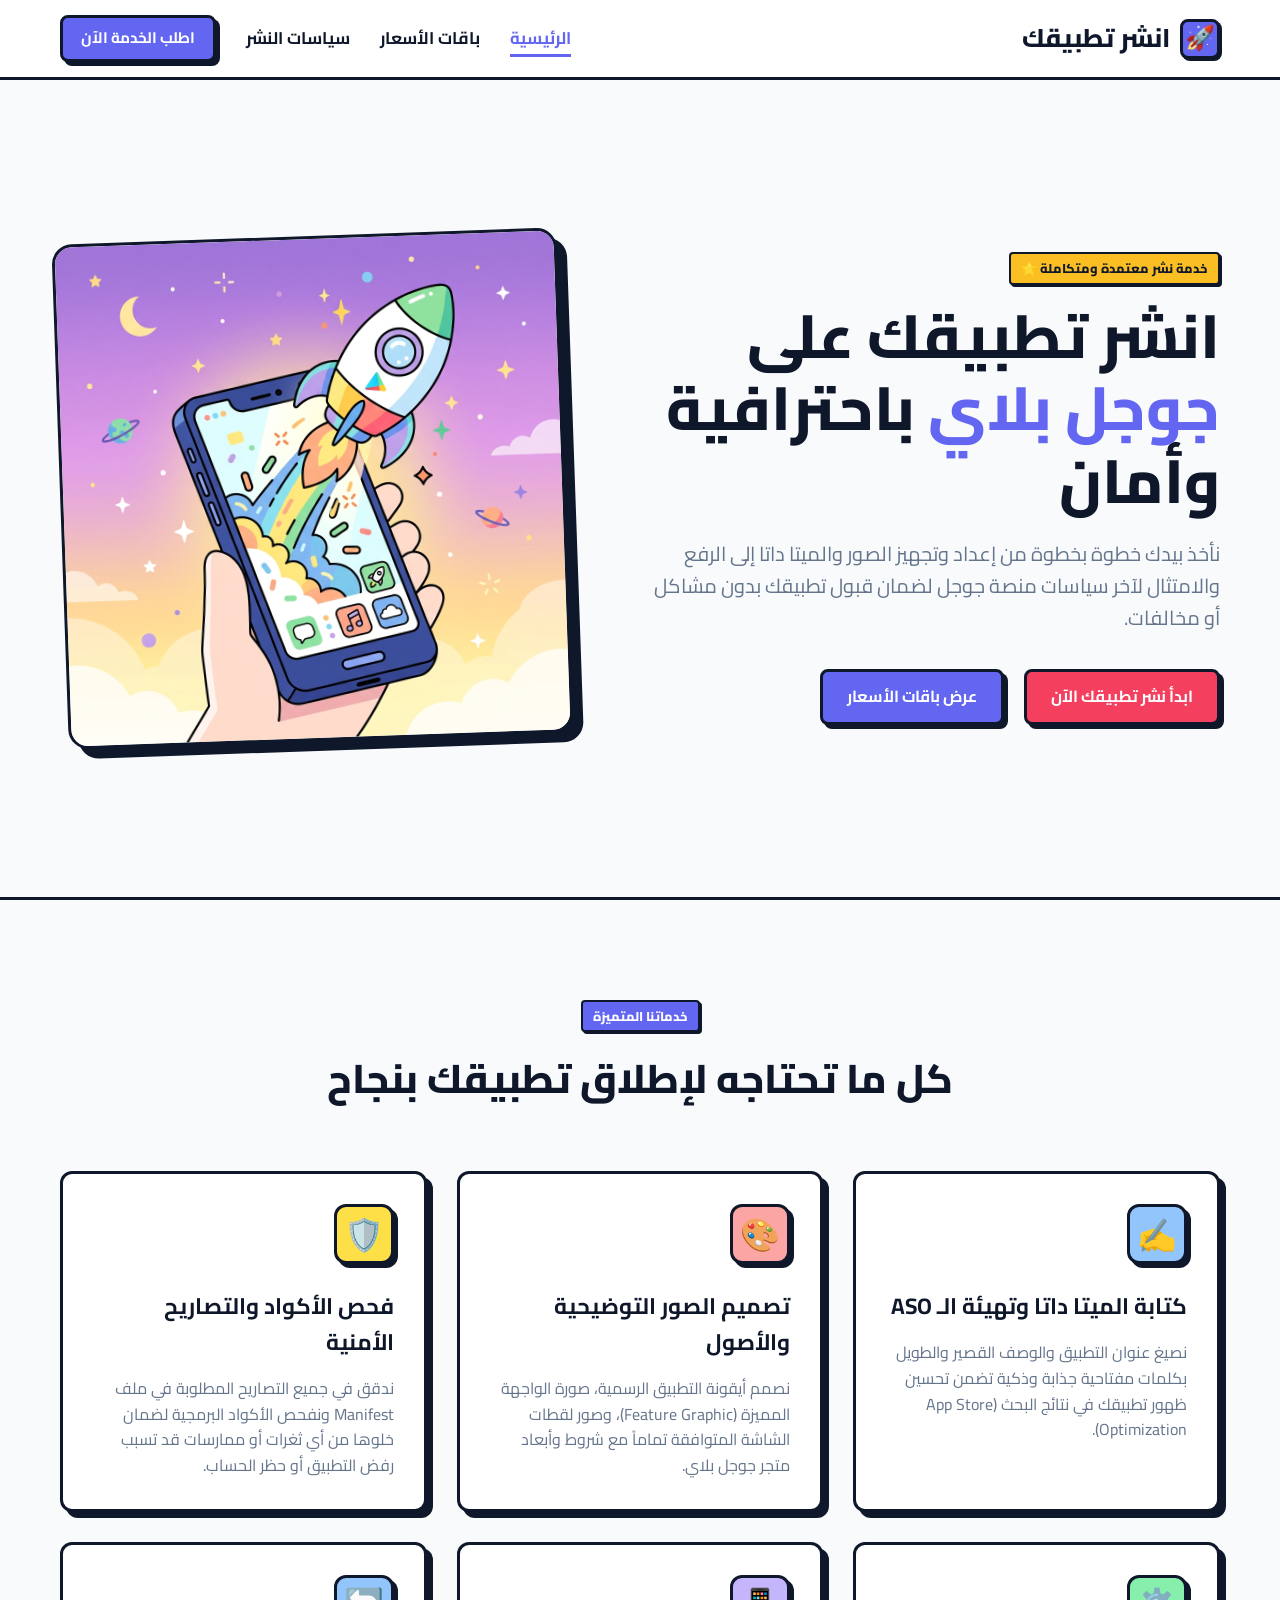
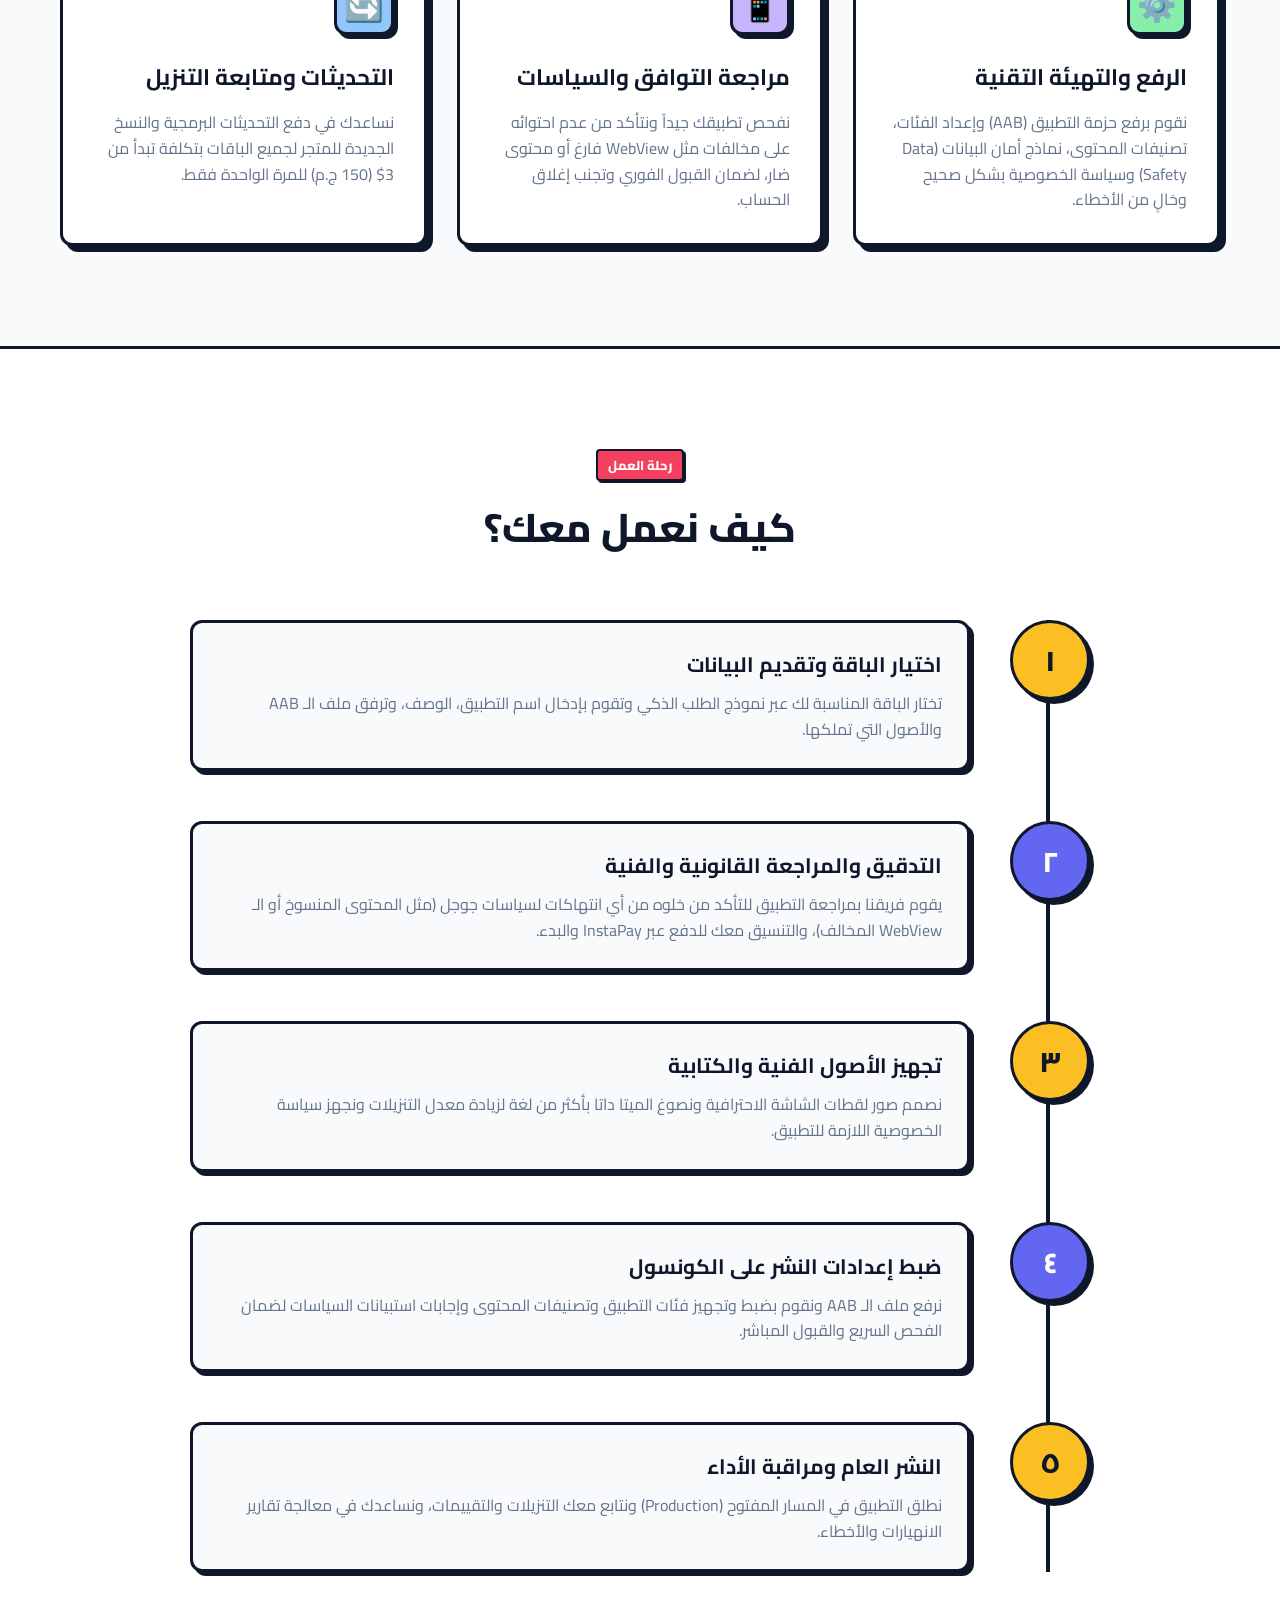
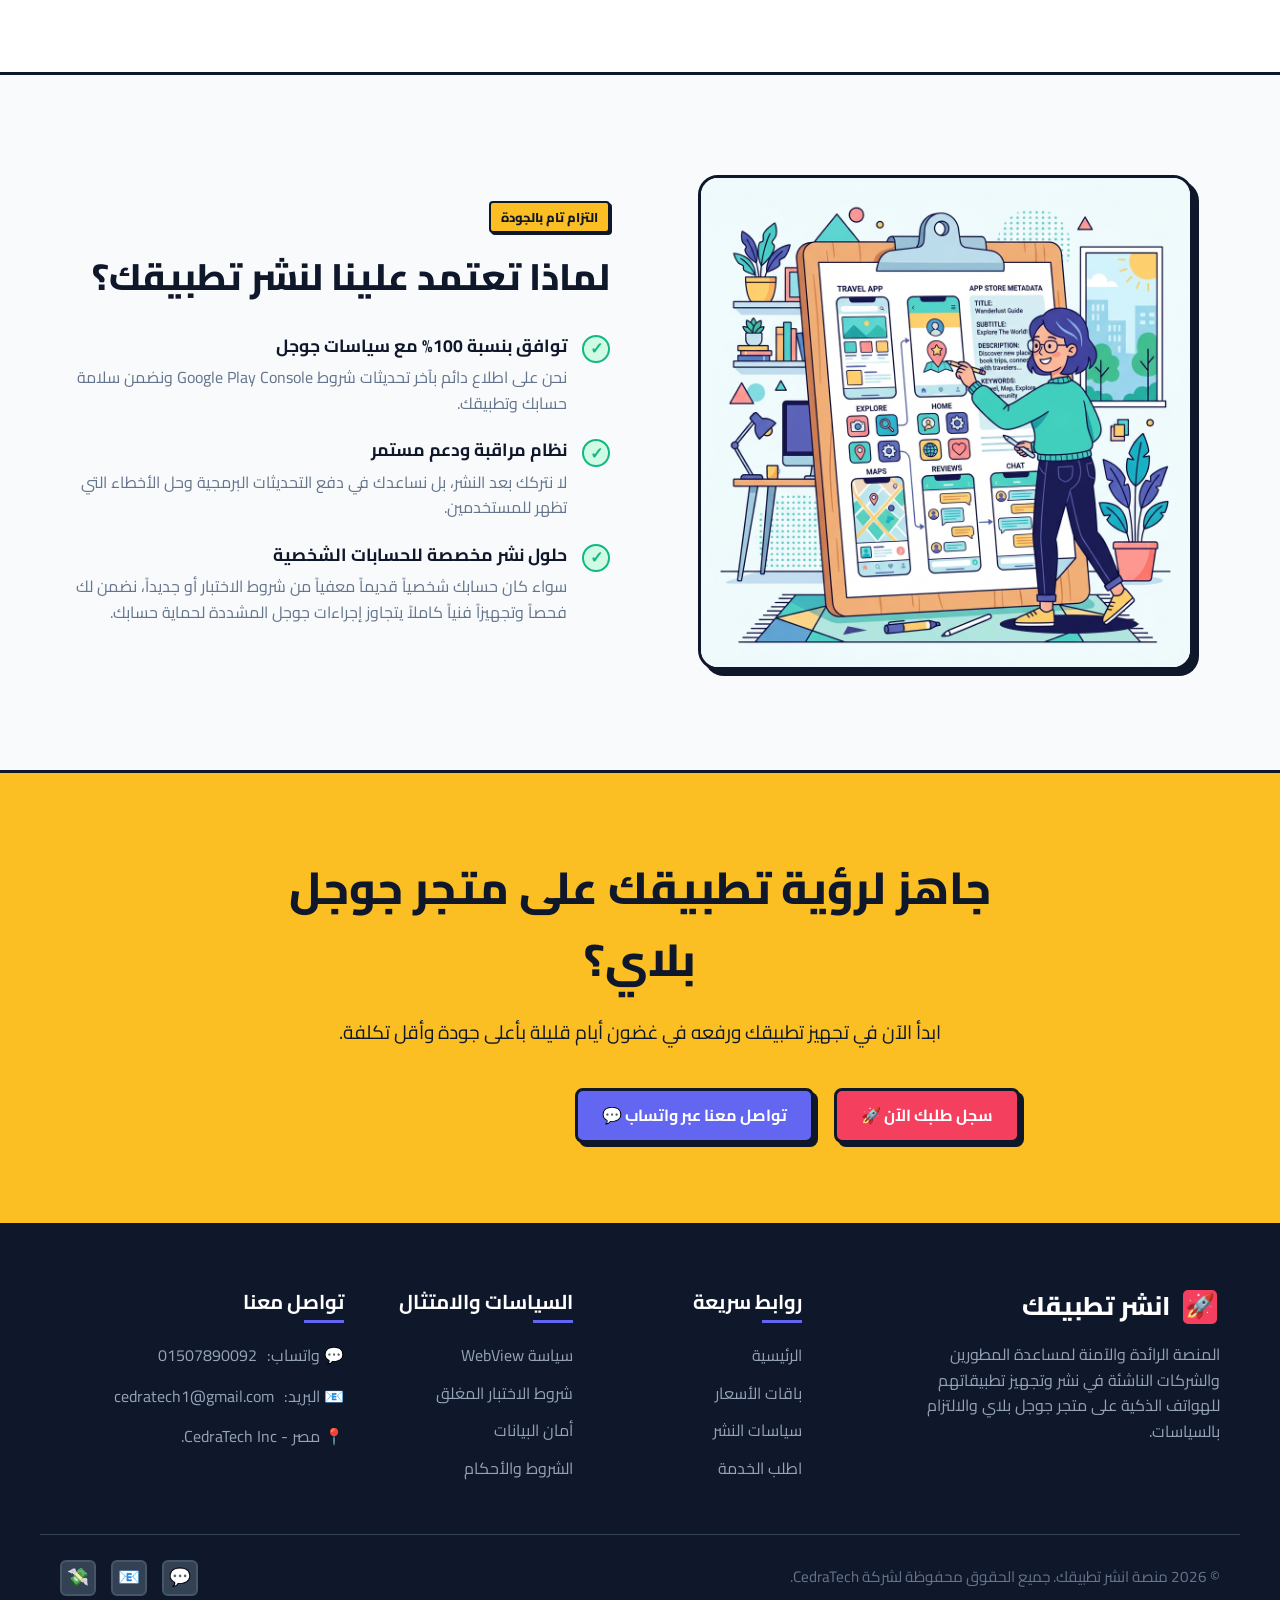
==== index.html @ 4e16a4d3 "add project" ====
<!DOCTYPE html>
<html lang="ar" dir="rtl">
<head>
  <meta charset="UTF-8">
  <meta name="viewport" content="width=device-width, initial-scale=1.0">
  <title>انشر تطبيقك | خدمة نشر التطبيقات على جوجل بلاي باحترافية</title>
  <meta name="description" content="انشر تطبيقك على متجر جوجل بلاي (Google Play Console) باحترافية كاملة. نقوم بإعداد الصور والميتا داتا والمراجعة الأمنية وفحص الامتثال لسياسات جوجل لضمان قبول التطبيق.">
  <link rel="stylesheet" href="css/style.css">
  <link rel="stylesheet" href="css/home.css">
</head>
<body>

  <!-- Navigation Header -->
  <header class="header">
    <div class="container header-container">
      <a href="index.html" class="logo">
        <div class="logo-icon">🚀</div>
        <span>انشر تطبيقك</span>
      </a>
      
      <button class="menu-toggle" id="menuToggle" aria-label="فتح القائمة">☰</button>
      
      <nav class="nav-menu" id="navMenu">
        <a href="index.html" class="nav-link">الرئيسية</a>
        <a href="pricing.html" class="nav-link">باقات الأسعار</a>
        <a href="policies.html" class="nav-link">سياسات النشر</a>
        <a href="order.html" class="btn btn-primary nav-btn">اطلب الخدمة الآن</a>
      </nav>
    </div>
  </header>

  <!-- Hero Section -->
  <section class="hero">
    <div class="container hero-grid">
      <div class="hero-content">
        <span class="badge badge-accent section-tag">خدمة نشر معتمدة ومتكاملة 🌟</span>
        <h1>انشر تطبيقك على <span>جوجل بلاي</span> باحترافية وأمان</h1>
        <p>
          نأخذ بيدك خطوة بخطوة من إعداد وتجهيز الصور والميتا داتا إلى الرفع والامتثال لآخر سياسات منصة جوجل لضمان قبول تطبيقك بدون مشاكل أو مخالفات.
        </p>
        <div class="hero-btns">
          <a href="order.html" class="btn btn-secondary">ابدأ نشر تطبيقك الآن</a>
          <a href="pricing.html" class="btn btn-primary">عرض باقات الأسعار</a>
        </div>
      </div>
      <div class="hero-image-container">
        <img src="assets/images/rocket_launch.png" alt="صاروخ ينطلق من هاتف ذكي" class="hero-image">
      </div>
    </div>
  </section>

  <!-- Service Features Grid -->
  <section class="section">
    <div class="container">
      <div class="section-header">
        <span class="badge badge-primary section-tag">خدماتنا المتميزة</span>
        <h2 class="section-title">كل ما تحتاجه لإطلاق تطبيقك بنجاح</h2>
      </div>
      
      <div class="services-grid">
        <!-- Feature 1 -->
        <div class="card service-card">
          <div class="service-icon icon-blue">✍️</div>
          <h3>كتابة الميتا داتا وتهيئة الـ ASO</h3>
          <p>نصيغ عنوان التطبيق والوصف القصير والطويل بكلمات مفتاحية جذابة وذكية تضمن تحسين ظهور تطبيقك في نتائج البحث (App Store Optimization).</p>
        </div>
        
        <!-- Feature 2 -->
        <div class="card service-card">
          <div class="service-icon icon-pink">🎨</div>
          <h3>تصميم الصور التوضيحية والأصول</h3>
          <p>نصمم أيقونة التطبيق الرسمية، صورة الواجهة المميزة (Feature Graphic)، وصور لقطات الشاشة المتوافقة تماماً مع شروط وأبعاد متجر جوجل بلاي.</p>
        </div>
        
        <!-- Feature 3 -->
        <div class="card service-card">
          <div class="service-icon icon-yellow">🛡️</div>
          <h3>فحص الأكواد والتصاريح الأمنية</h3>
          <p>ندقق في جميع التصاريح المطلوبة في ملف Manifest ونفحص الأكواد البرمجية لضمان خلوها من أي ثغرات أو ممارسات قد تسبب رفض التطبيق أو حظر الحساب.</p>
        </div>

        <!-- Feature 4 -->
        <div class="card service-card">
          <div class="service-icon icon-green">⚙️</div>
          <h3>الرفع والتهيئة التقنية</h3>
          <p>نقوم برفع حزمة التطبيق (AAB) وإعداد الفئات، تصنيفات المحتوى، نماذج أمان البيانات (Data Safety) وسياسة الخصوصية بشكل صحيح وخالٍ من الأخطاء.</p>
        </div>

        <!-- Feature 5 -->
        <div class="card service-card">
          <div class="service-icon icon-purple">📱</div>
          <h3>مراجعة التوافق والسياسات</h3>
          <p>نفحص تطبيقك جيداً ونتأكد من عدم احتوائه على مخالفات مثل WebView فارغ أو محتوى ضار، لضمان القبول الفوري وتجنب إغلاق الحساب.</p>
        </div>

        <!-- Feature 6 -->
        <div class="card service-card">
          <div class="service-icon icon-blue">🔄</div>
          <h3>التحديثات ومتابعة التنزيل</h3>
          <p>نساعدك في دفع التحديثات البرمجية والنسخ الجديدة للمتجر لجميع الباقات بتكلفة تبدأ من 3$ (150 ج.م) للمرة الواحدة فقط.</p>
        </div>
      </div>
    </div>
  </section>

  <!-- Step-by-Step Flow Illustration -->
  <section class="section bg-light">
    <div class="container">
      <div class="section-header">
        <span class="badge badge-secondary section-tag">رحلة العمل</span>
        <h2 class="section-title">كيف نعمل معك؟</h2>
      </div>

      <div class="steps-container">
        <!-- Step 1 -->
        <div class="step-item">
          <div class="step-number">١</div>
          <div class="step-content">
            <h3>اختيار الباقة وتقديم البيانات</h3>
            <p>تختار الباقة المناسبة لك عبر نموذج الطلب الذكي وتقوم بإدخال اسم التطبيق، الوصف، وترفق ملف الـ AAB والأصول التي تملكها.</p>
          </div>
        </div>

        <!-- Step 2 -->
        <div class="step-item">
          <div class="step-number">٢</div>
          <div class="step-content">
            <h3>التدقيق والمراجعة القانونية والفنية</h3>
            <p>يقوم فريقنا بمراجعة التطبيق للتأكد من خلوه من أي انتهاكات لسياسات جوجل (مثل المحتوى المنسوخ أو الـ WebView المخالف)، والتنسيق معك للدفع عبر InstaPay والبدء.</p>
          </div>
        </div>

        <!-- Step 3 -->
        <div class="step-item">
          <div class="step-number">٣</div>
          <div class="step-content">
            <h3>تجهيز الأصول الفنية والكتابية</h3>
            <p>نصمم صور لقطات الشاشة الاحترافية ونصوغ الميتا داتا بأكثر من لغة لزيادة معدل التنزيلات ونجهز سياسة الخصوصية اللازمة للتطبيق.</p>
          </div>
        </div>

        <!-- Step 4 -->
        <div class="step-item">
          <div class="step-number">٤</div>
          <div class="step-content">
            <h3>ضبط إعدادات النشر على الكونسول</h3>
            <p>نرفع ملف الـ AAB ونقوم بضبط وتجهيز فئات التطبيق وتصنيفات المحتوى وإجابات استبيانات السياسات لضمان الفحص السريع والقبول المباشر.</p>
          </div>
        </div>

        <!-- Step 5 -->
        <div class="step-item">
          <div class="step-number">٥</div>
          <div class="step-content">
            <h3>النشر العام ومراقبة الأداء</h3>
            <p>نطلق التطبيق في المسار المفتوح (Production) ونتابع معك التنزيلات والتقييمات، ونساعدك في معالجة تقارير الانهيارات والأخطاء.</p>
          </div>
        </div>
      </div>
    </div>
  </section>

  <!-- Details Check / Info section -->
  <section class="info-section">
    <div class="container info-grid">
      <div class="info-illustration-container">
        <img src="assets/images/app_prep.png" alt="فريق عمل يجهز أصول التطبيق" class="info-illustration">
      </div>
      <div class="info-content">
        <span class="badge badge-accent section-tag">التزام تام بالجودة</span>
        <h2>لماذا تعتمد علينا لنشر تطبيقك؟</h2>
        <ul class="info-list">
          <li>
            <div class="info-list-icon">✓</div>
            <div class="info-list-text">
              <h4>توافق بنسبة 100% مع سياسات جوجل</h4>
              <p>نحن على اطلاع دائم بآخر تحديثات شروط Google Play Console ونضمن سلامة حسابك وتطبيقك.</p>
            </div>
          </li>
          <li>
            <div class="info-list-icon">✓</div>
            <div class="info-list-text">
              <h4>نظام مراقبة ودعم مستمر</h4>
              <p>لا نتركك بعد النشر، بل نساعدك في دفع التحديثات البرمجية وحل الأخطاء التي تظهر للمستخدمين.</p>
            </div>
          </li>
          <li>
            <div class="info-list-icon">✓</div>
            <div class="info-list-text">
              <h4>حلول نشر مخصصة للحسابات الشخصية</h4>
              <p>سواء كان حسابك شخصياً قديماً معفياً من شروط الاختبار أو جديداً، نضمن لك فحصاً وتجهيزاً فنياً كاملاً يتجاوز إجراءات جوجل المشددة لحماية حسابك.</p>
            </div>
          </li>
        </ul>
      </div>
    </div>
  </section>

  <!-- CTA Section -->
  <section class="cta-section">
    <div class="container cta-container">
      <h2>جاهز لرؤية تطبيقك على متجر جوجل بلاي؟</h2>
      <p>ابدأ الآن في تجهيز تطبيقك ورفعه في غضون أيام قليلة بأعلى جودة وأقل تكلفة.</p>
      <div class="hero-btns">
        <a href="order.html" class="btn btn-secondary">سجل طلبك الآن 🚀</a>
        <a href="https://wa.me/201507890092" target="_blank" class="btn btn-primary">تواصل معنا عبر واتساب 💬</a>
      </div>
    </div>
  </section>

  <!-- Footer -->
  <footer class="footer">
    <div class="container footer-grid">
      <div class="footer-col footer-about">
        <a href="index.html" class="logo" style="color: white; margin-bottom: 15px;">
          <div class="logo-icon" style="background-color: var(--secondary);">🚀</div>
          <span>انشر تطبيقك</span>
        </a>
        <p>المنصة الرائدة والآمنة لمساعدة المطورين والشركات الناشئة في نشر وتجهيز تطبيقاتهم للهواتف الذكية على متجر جوجل بلاي والالتزام بالسياسات.</p>
      </div>
      
      <div class="footer-col">
        <h3>روابط سريعة</h3>
        <ul class="footer-links">
          <li><a href="index.html">الرئيسية</a></li>
          <li><a href="pricing.html">باقات الأسعار</a></li>
          <li><a href="policies.html">سياسات النشر</a></li>
          <li><a href="order.html">اطلب الخدمة</a></li>
        </ul>
      </div>

      <div class="footer-col">
        <h3>السياسات والامتثال</h3>
        <ul class="footer-links">
          <li><a href="policies.html#webview-policy">سياسة WebView</a></li>
          <li><a href="policies.html#testing-policy">شروط الاختبار المغلق</a></li>
          <li><a href="policies.html#data-safety">أمان البيانات</a></li>
          <li><a href="policies.html#terms">الشروط والأحكام</a></li>
        </ul>
      </div>

      <div class="footer-col">
        <h3>تواصل معنا</h3>
        <ul class="footer-contact">
          <li>💬 واتساب: <a href="https://wa.me/201507890092" target="_blank">01507890092</a></li>
          <li>📧 البريد: <a href="mailto:cedratech1@gmail.com">cedratech1@gmail.com</a></li>
          <li>📍 مصر - CedraTech Inc.</li>
        </ul>
      </div>
    </div>
    
    <div class="container footer-bottom">
      <p>© 2026 منصة انشر تطبيقك. جميع الحقوق محفوظة لشركة CedraTech.</p>
      <div class="social-links">
        <a href="https://wa.me/201507890092" class="social-btn" target="_blank">💬</a>
        <a href="mailto:cedratech1@gmail.com" class="social-btn">📧</a>
        <a href="https://ipn.eg/S/eng_amir/instapay/2ERpU3" class="social-btn" target="_blank" title="دفع عبر انستا باي">💸</a>
      </div>
    </div>
  </footer>

  <script src="js/main.js"></script>
</body>
</html>
---- css/style.css ----
@import url('https://fonts.googleapis.com/css2?family=Cairo:wght@300;400;600;700;800&display=swap');

:root {
  --primary: #6366f1;
  --primary-hover: #4f46e5;
  --secondary: #f43f5e;
  --secondary-hover: #e11d48;
  --accent-yellow: #fbbf24;
  --accent-green: #10b981;
  --accent-green-hover: #059669;
  --bg-color: #f8fafc;
  --card-bg: #ffffff;
  --text-dark: #0f172a;
  --text-light: #64748b;
  --border-width: 3px;
  --border-color: #0f172a;
  --border-main: var(--border-width) solid var(--border-color);
  --shadow-flat: 6px 6px 0px var(--border-color);
  --shadow-flat-sm: 4px 4px 0px var(--border-color);
  --shadow-flat-lg: 10px 10px 0px var(--border-color);
  --shadow-hover: 2px 2px 0px var(--border-color);
  --transition-fast: 0.15s ease-in-out;
  --transition-normal: 0.25s cubic-bezier(0.4, 0, 0.2, 1);
  --font-family: 'Cairo', sans-serif;
  --header-height: 80px;
}

* {
  margin: 0;
  padding: 0;
  box-sizing: border-box;
}

body {
  font-family: var(--font-family);
  background-color: var(--bg-color);
  color: var(--text-dark);
  line-height: 1.6;
  direction: rtl;
  text-align: right;
  overflow-x: hidden;
}

/* Common Layout Elements */
.container {
  width: 100%;
  max-width: 1200px;
  margin: 0 auto;
  padding: 0 20px;
}

a {
  text-decoration: none;
  color: inherit;
}

button, input, select, textarea {
  font-family: inherit;
}

/* Flat / Neo-brutalist UI Components */
.btn {
  display: inline-flex;
  align-items: center;
  justify-content: center;
  padding: 12px 24px;
  font-weight: 700;
  font-size: 1rem;
  border: var(--border-main);
  border-radius: 8px;
  cursor: pointer;
  background-color: var(--card-bg);
  box-shadow: var(--shadow-flat-sm);
  transition: transform var(--transition-fast), box-shadow var(--transition-fast), background-color var(--transition-fast);
  gap: 8px;
}

.btn:active {
  transform: translate(2px, 2px);
  box-shadow: var(--shadow-hover);
}

.btn-primary {
  background-color: var(--primary);
  color: #ffffff;
}

.btn-primary:hover {
  background-color: var(--primary-hover);
}

.btn-secondary {
  background-color: var(--secondary);
  color: #ffffff;
}

.btn-secondary:hover {
  background-color: var(--secondary-hover);
}

.btn-accent {
  background-color: var(--accent-yellow);
  color: var(--text-dark);
}

.btn-accent:hover {
  background-color: #f59e0b;
}

.btn-success {
  background-color: var(--accent-green);
  color: #ffffff;
}

.btn-success:hover {
  background-color: var(--accent-green-hover);
}

.card {
  background-color: var(--card-bg);
  border: var(--border-main);
  border-radius: 12px;
  box-shadow: var(--shadow-flat);
  padding: 30px;
  transition: transform var(--transition-fast), box-shadow var(--transition-fast);
}

.card:hover {
  transform: translate(-2px, -2px);
  box-shadow: var(--shadow-flat-lg);
}

/* Header Styling */
.header {
  height: var(--header-height);
  border-bottom: var(--border-main);
  background-color: var(--card-bg);
  position: sticky;
  top: 0;
  z-index: 100;
  display: flex;
  align-items: center;
}

.header-container {
  display: flex;
  justify-content: space-between;
  align-items: center;
  width: 100%;
}

.logo {
  display: flex;
  align-items: center;
  gap: 10px;
  font-weight: 800;
  font-size: 1.6rem;
  color: var(--text-dark);
}

.logo-icon {
  width: 40px;
  height: 40px;
  background-color: var(--primary);
  border: var(--border-main);
  border-radius: 8px;
  display: flex;
  align-items: center;
  justify-content: center;
  color: #ffffff;
  font-size: 1.5rem;
  box-shadow: 2px 2px 0px var(--border-color);
}

.nav-menu {
  display: flex;
  list-style: none;
  align-items: center;
  gap: 30px;
}

.nav-link {
  font-weight: 700;
  font-size: 1.05rem;
  position: relative;
  padding: 5px 0;
  transition: color var(--transition-fast);
}

.nav-link:hover {
  color: var(--primary);
}

.nav-link::after {
  content: '';
  position: absolute;
  bottom: 0;
  right: 0;
  width: 0;
  height: 3px;
  background-color: var(--primary);
  transition: width var(--transition-fast);
}

.nav-link:hover::after {
  width: 100%;
}

.nav-link.active {
  color: var(--primary);
}

.nav-link.active::after {
  width: 100%;
}

.nav-btn {
  padding: 8px 18px;
  font-size: 0.95rem;
}

.menu-toggle {
  display: none;
  background: none;
  border: none;
  font-size: 1.8rem;
  cursor: pointer;
  color: var(--text-dark);
}

/* Footer Styling */
.footer {
  background-color: var(--text-dark);
  color: #ffffff;
  padding: 60px 0 30px;
  border-top: var(--border-main);
}

.footer-grid {
  display: grid;
  grid-template-columns: 2fr 1fr 1fr 1.5fr;
  gap: 40px;
  margin-bottom: 40px;
}

.footer-col h3 {
  font-size: 1.25rem;
  font-weight: 700;
  margin-bottom: 20px;
  position: relative;
  display: inline-block;
  padding-bottom: 5px;
}

.footer-col h3::after {
  content: '';
  position: absolute;
  bottom: 0;
  right: 0;
  width: 40px;
  height: 3px;
  background-color: var(--primary);
}

.footer-about p {
  color: #94a3b8;
  margin-top: 15px;
  max-width: 320px;
}

.footer-links {
  list-style: none;
}

.footer-links li {
  margin-bottom: 12px;
}

.footer-links a {
  color: #94a3b8;
  transition: color var(--transition-fast), padding-right var(--transition-fast);
  display: inline-block;
}

.footer-links a:hover {
  color: var(--primary);
  padding-right: 5px;
}

.footer-contact li {
  display: flex;
  align-items: center;
  gap: 10px;
  color: #94a3b8;
  margin-bottom: 15px;
}

.footer-contact a {
  color: #94a3b8;
  transition: color var(--transition-fast);
}

.footer-contact a:hover {
  color: var(--primary);
}

.footer-bottom {
  border-top: 1px solid #334155;
  padding-top: 25px;
  display: flex;
  justify-content: space-between;
  align-items: center;
  flex-wrap: wrap;
  gap: 20px;
}

.footer-bottom p {
  color: #64748b;
  font-size: 0.95rem;
}

.social-links {
  display: flex;
  gap: 15px;
}

.social-btn {
  width: 36px;
  height: 36px;
  border-radius: 6px;
  background-color: #334155;
  border: 2px solid #475569;
  display: flex;
  align-items: center;
  justify-content: center;
  color: #ffffff;
  font-size: 1.1rem;
  transition: background-color var(--transition-fast), border-color var(--transition-fast), transform var(--transition-fast);
}

.social-btn:hover {
  background-color: var(--primary);
  border-color: var(--border-color);
  transform: translateY(-3px);
}

/* Badge Flat styling */
.badge {
  display: inline-block;
  padding: 4px 10px;
  font-size: 0.8rem;
  font-weight: 800;
  border: 2px solid var(--border-color);
  border-radius: 4px;
  box-shadow: 2px 2px 0px var(--border-color);
}

.badge-primary { background-color: var(--primary); color: white; }
.badge-secondary { background-color: var(--secondary); color: white; }
.badge-accent { background-color: var(--accent-yellow); color: var(--text-dark); }
.badge-success { background-color: var(--accent-green); color: white; }

/* Responsive adjustments */
@media (max-width: 992px) {
  .footer-grid {
    grid-template-columns: 1fr 1fr;
  }
}

@media (max-width: 768px) {
  :root {
    --header-height: 70px;
  }
  .menu-toggle {
    display: block;
  }
  .nav-menu {
    position: fixed;
    top: var(--header-height);
    right: -280px;
    left: auto;
    width: 250px;
    height: calc(100vh - var(--header-height));
    background-color: var(--card-bg);
    border-left: var(--border-main);
    border-right: none;
    flex-direction: column;
    align-items: flex-start;
    padding: 40px 20px;
    gap: 25px;
    transition: right var(--transition-normal);
    box-shadow: -5px 0 15px rgba(0,0,0,0.1);
  }
  .nav-menu.active {
    right: 0;
    left: auto;
  }
  .footer-
---- css/home.css ----
/* Home Page Styles */

/* Hero Section */
.hero {
  padding: 80px 0;
  display: flex;
  align-items: center;
  min-height: calc(100vh - var(--header-height));
  position: relative;
  overflow: hidden;
  background-color: var(--bg-color);
  border-bottom: var(--border-main);
}

.hero-grid {
  display: grid;
  grid-template-columns: 1.2fr 1fr;
  gap: 50px;
  align-items: center;
}

.hero-content h1 {
  font-size: 3.8rem;
  font-weight: 800;
  line-height: 1.2;
  color: var(--text-dark);
  margin-bottom: 20px;
}

.hero-content h1 span {
  color: var(--primary);
  position: relative;
  display: inline-block;
}

.hero-content h1 span::after {
  content: '';
  position: absolute;
  bottom: 8px;
  right: 0;
  width: 100%;
  height: 12px;
  background-color: var(--accent-yellow);
  z-index: -1;
}

.hero-content p {
  font-size: 1.25rem;
  color: var(--text-light);
  margin-bottom: 35px;
  max-width: 580px;
}

.hero-btns {
  display: flex;
  gap: 20px;
  flex-wrap: wrap;
}

.hero-image-container {
  display: flex;
  justify-content: center;
  align-items: center;
  position: relative;
}

.hero-image {
  max-width: 100%;
  height: auto;
  border: var(--border-main);
  border-radius: 20px;
  box-shadow: var(--shadow-flat-lg);
  transform: rotate(-2deg);
  transition: transform var(--transition-normal);
  background-color: #ffffff;
}

.hero-image:hover {
  transform: rotate(0deg) scale(1.02);
}

/* Services / Features Section */
.section {
  padding: 100px 0;
  border-bottom: var(--border-main);
}

.section-header {
  text-align: center;
  margin-bottom: 60px;
}

.section-tag {
  margin-bottom: 15px;
}

.section-title {
  font-size: 2.5rem;
  font-weight: 800;
  color: var(--text-dark);
}

.services-grid {
  display: grid;
  grid-template-columns: repeat(3, 1fr);
  gap: 30px;
}

.service-card {
  display: flex;
  flex-direction: column;
  height: 100%;
}

.service-icon {
  width: 60px;
  height: 60px;
  border: var(--border-main);
  border-radius: 12px;
  display: flex;
  align-items: center;
  justify-content: center;
  font-size: 2rem;
  margin-bottom: 25px;
  box-shadow: var(--shadow-flat-sm);
}

.icon-blue { background-color: #93c5fd; }
.icon-pink { background-color: #fca5a5; }
.icon-yellow { background-color: #fde047; }
.icon-green { background-color: #86efac; }
.icon-purple { background-color: #c4b5fd; }

.service-card h3 {
  font-size: 1.4rem;
  font-weight: 700;
  margin-bottom: 15px;
}

.service-card p {
  color: var(--text-light);
  font-size: 1rem;
  flex-grow: 1;
}

/* Steps Pipeline Section */
.bg-light {
  background-color: #ffffff;
}

.steps-container {
  max-width: 900px;
  margin: 0 auto;
  position: relative;
}

.steps-container::before {
  content: '';
  position: absolute;
  top: 0;
  bottom: 0;
  right: 40px;
  width: 4px;
  background-color: var(--border-color);
  z-index: 1;
}

.step-item {
  display: flex;
  gap: 40px;
  margin-bottom: 50px;
  position: relative;
  z-index: 2;
}

.step-item:last-child {
  margin-bottom: 0;
}

.step-number {
  width: 80px;
  height: 80px;
  border: var(--border-main);
  border-radius: 50%;
  background-color: var(--accent-yellow);
  display: flex;
  align-items: center;
  justify-content: center;
  font-size: 1.8rem;
  font-weight: 800;
  box-shadow: var(--shadow-flat-sm);
  flex-shrink: 0;
}

.step-item:nth-child(even) .step-number {
  background-color: var(--primary);
  color: #ffffff;
}

.step-content {
  background-color: var(--bg-color);
  border: var(--border-main);
  border-radius: 12px;
  padding: 25px;
  box-shadow: var(--shadow-flat-sm);
  width: 100%;
}

.step-content h3 {
  font-size: 1.3rem;
  font-weight: 700;
  margin-bottom: 10px;
}

.step-content p {
  color: var(--text-light);
}

/* Info Section (Split Layout) */
.info-section {
  padding: 100px 0;
  border-bottom: var(--border-main);
}

.info-grid {
  display: grid;
  grid-template-columns: 1fr 1fr;
  gap: 60px;
  align-items: center;
}

.info-illustration-container {
  display: flex;
  justify-content: center;
}

.info-illustration {
  max-width: 90%;
  height: auto;
  border: var(--border-main);
  border-radius: 20px;
  box-shadow: var(--shadow-flat);
  background-color: #ffffff;
}

.info-content h2 {
  font-size: 2.3rem;
  font-weight: 800;
  margin-bottom: 25px;
}

.info-list {
  list-style: none;
}

.info-list li {
  display: flex;
  align-items: flex-start;
  gap: 15px;
  margin-bottom: 20px;
}

.info-list-icon {
  width: 28px;
  height: 28px;
  border-radius: 50%;
  background-color: #d1fae5;
  border: 2px solid var(--accent-green);
  color: var(--accent-green);
  display: flex;
  align-items: center;
  justify-content: center;
  font-weight: 800;
  flex-shrink: 0;
  margin-top: 3px;
}

.info-list-text h4 {
  font-size: 1.1rem;
  font-weight: 700;
  margin-bottom: 5px;
}

.info-list-text p {
  color: var(--text-light);
}

/* Call to Action */
.cta-section {
  padding: 80px 0;
  background-color: var(--accent-yellow);
  text-align: center;
  position: relative;
  overflow: hidden;
}

.cta-container {
  max-width: 800px;
  margin: 0 auto;
}

.cta-section h2 {
  font-size: 2.8rem;
  font-weight: 800;
  margin-bottom: 20px;
}

.cta-section p {
  font-size: 1.2rem;
  color: var(--text-dark);
  margin-bottom: 40px;
}

/* Animations & Micro-interactions */
@keyframes float {
  0% { transform: translateY(0px) rotate(-2deg); }
  50% { transform: translateY(-10px) rotate(-1deg); }
  100% { transform: translateY(0px) rotate(-2deg); }
}

.hero-image {
  animation: float 5s ease-in-out infinite;
}

/* Responsive adjustments */
@media (max-width: 992px) {
  .hero-grid {
    grid-template-columns: 1fr;
    text-align: center;
  }
  .hero-content p {
    margin-left: auto;
    margin-right: auto;
  }
  .hero-btns {
    justify-content: center;
  }
  .services-grid {
    grid-template-columns: 1fr 1fr;
  }
  .info-grid {
    grid-template-columns: 1fr;
  }
  .info-illustration-container {
    order: -1;
  }
}

@media (max-width: 768px) {
  .hero-content h1 {
    font-size: 2.6rem;
  }
  .services-grid {
    grid-template-columns: 1fr;
  }
  .steps-container::before {
    right: 25px;
  }
  .step-number {
    width: 50px;
    height: 50px;
    font-size: 1.3rem;
  }
  .step-item {
    gap: 20px;
  }
}
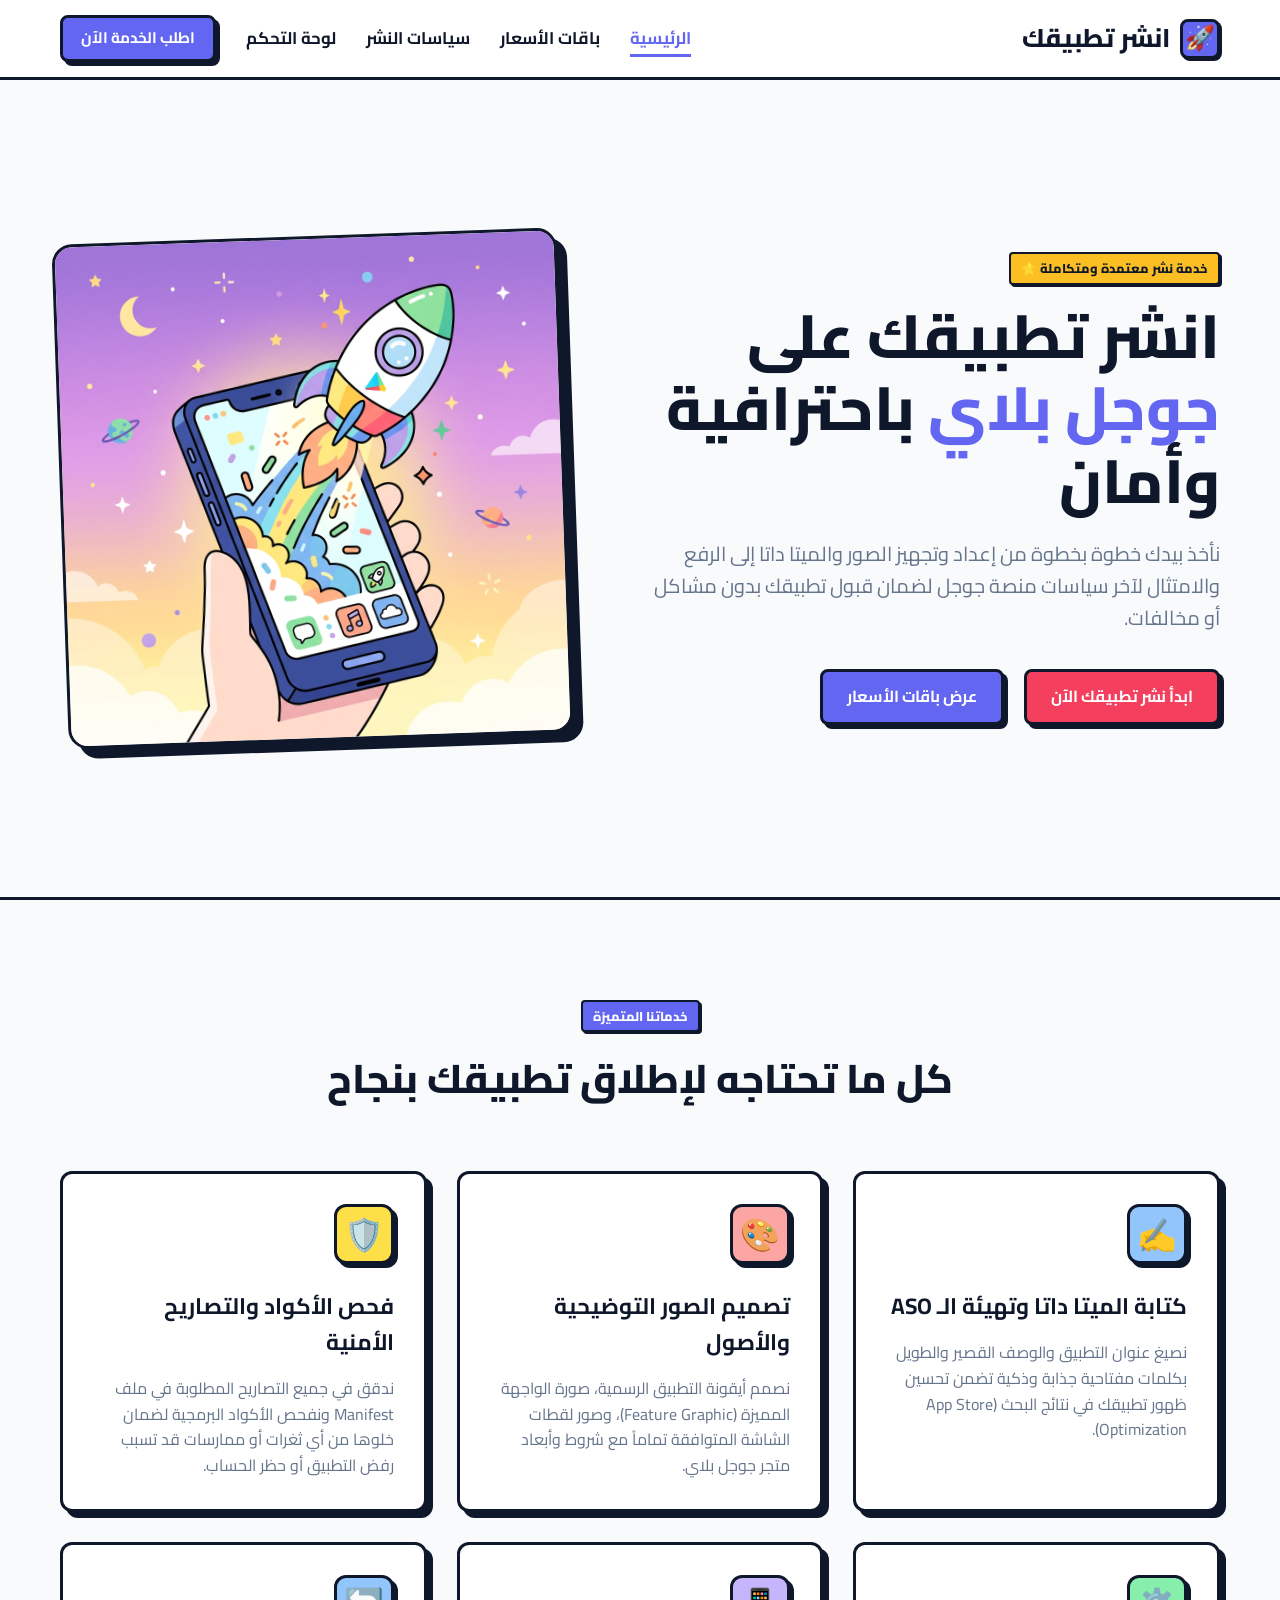
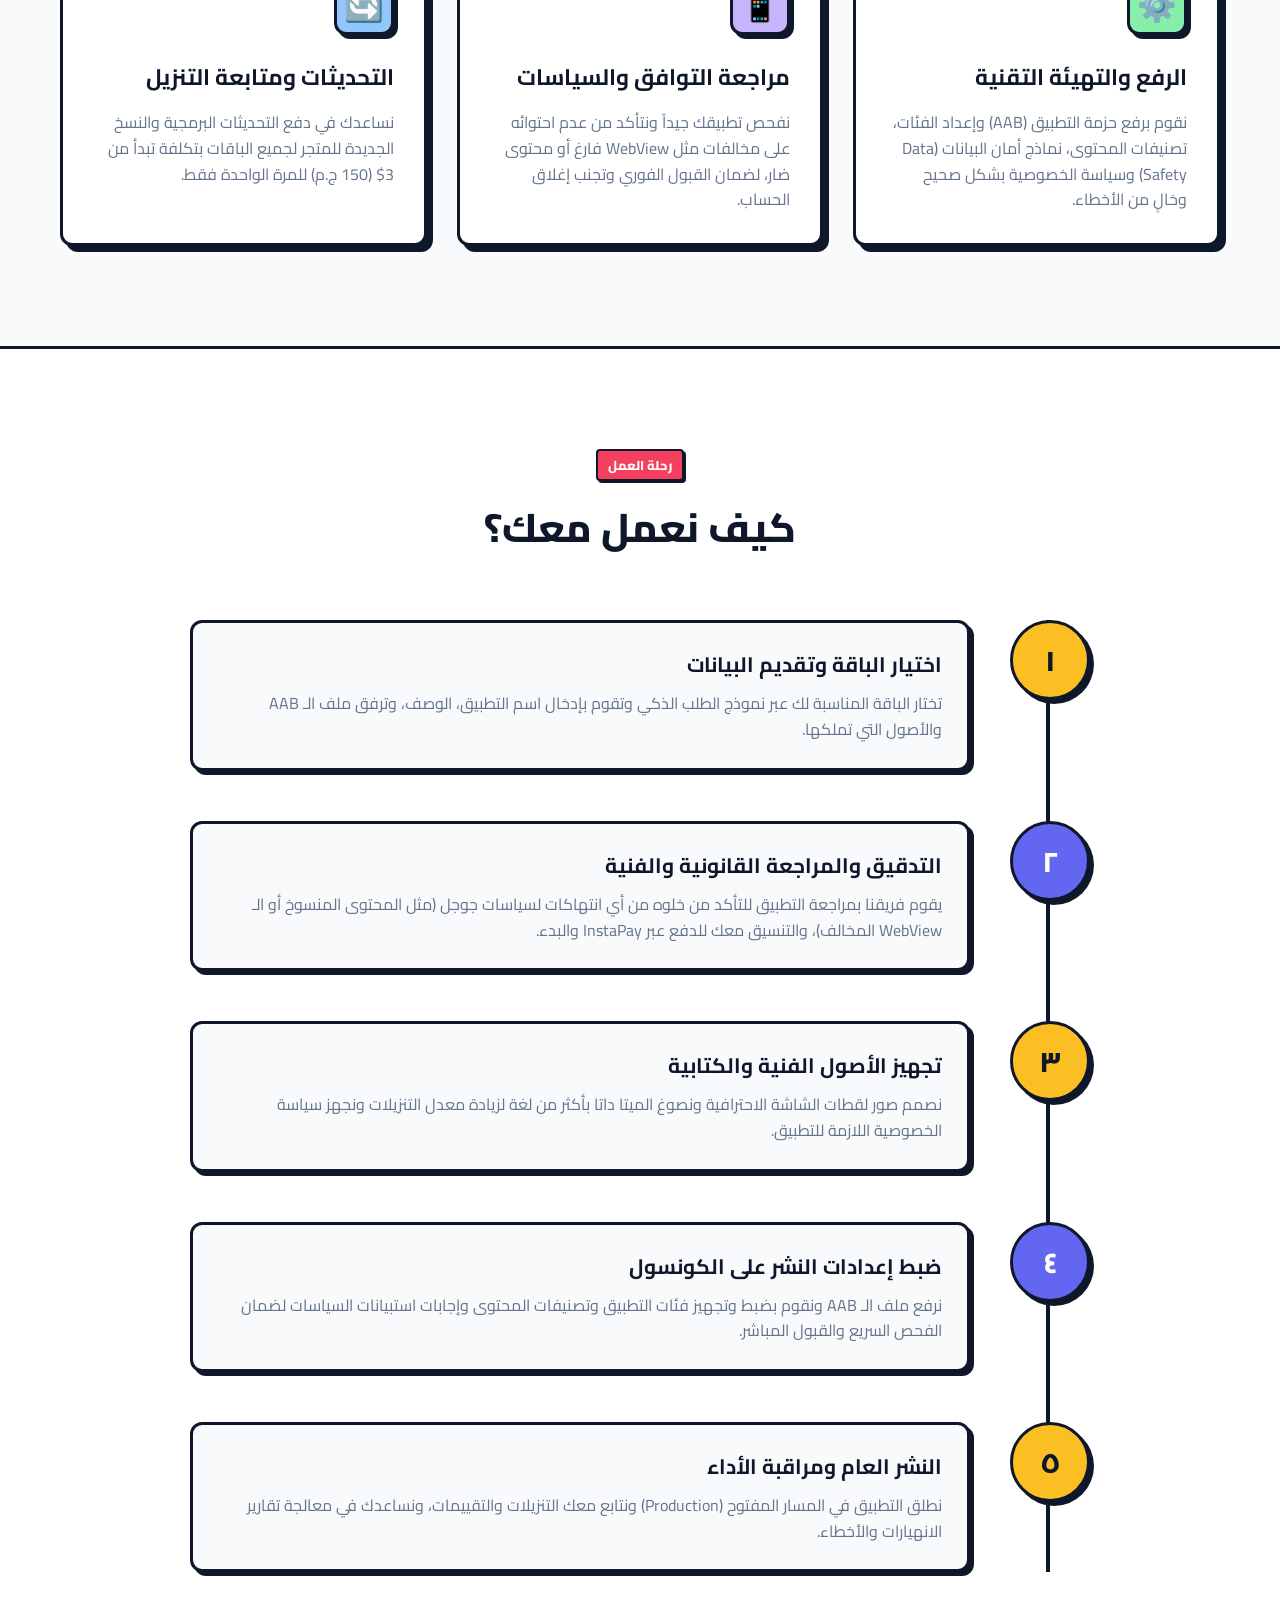
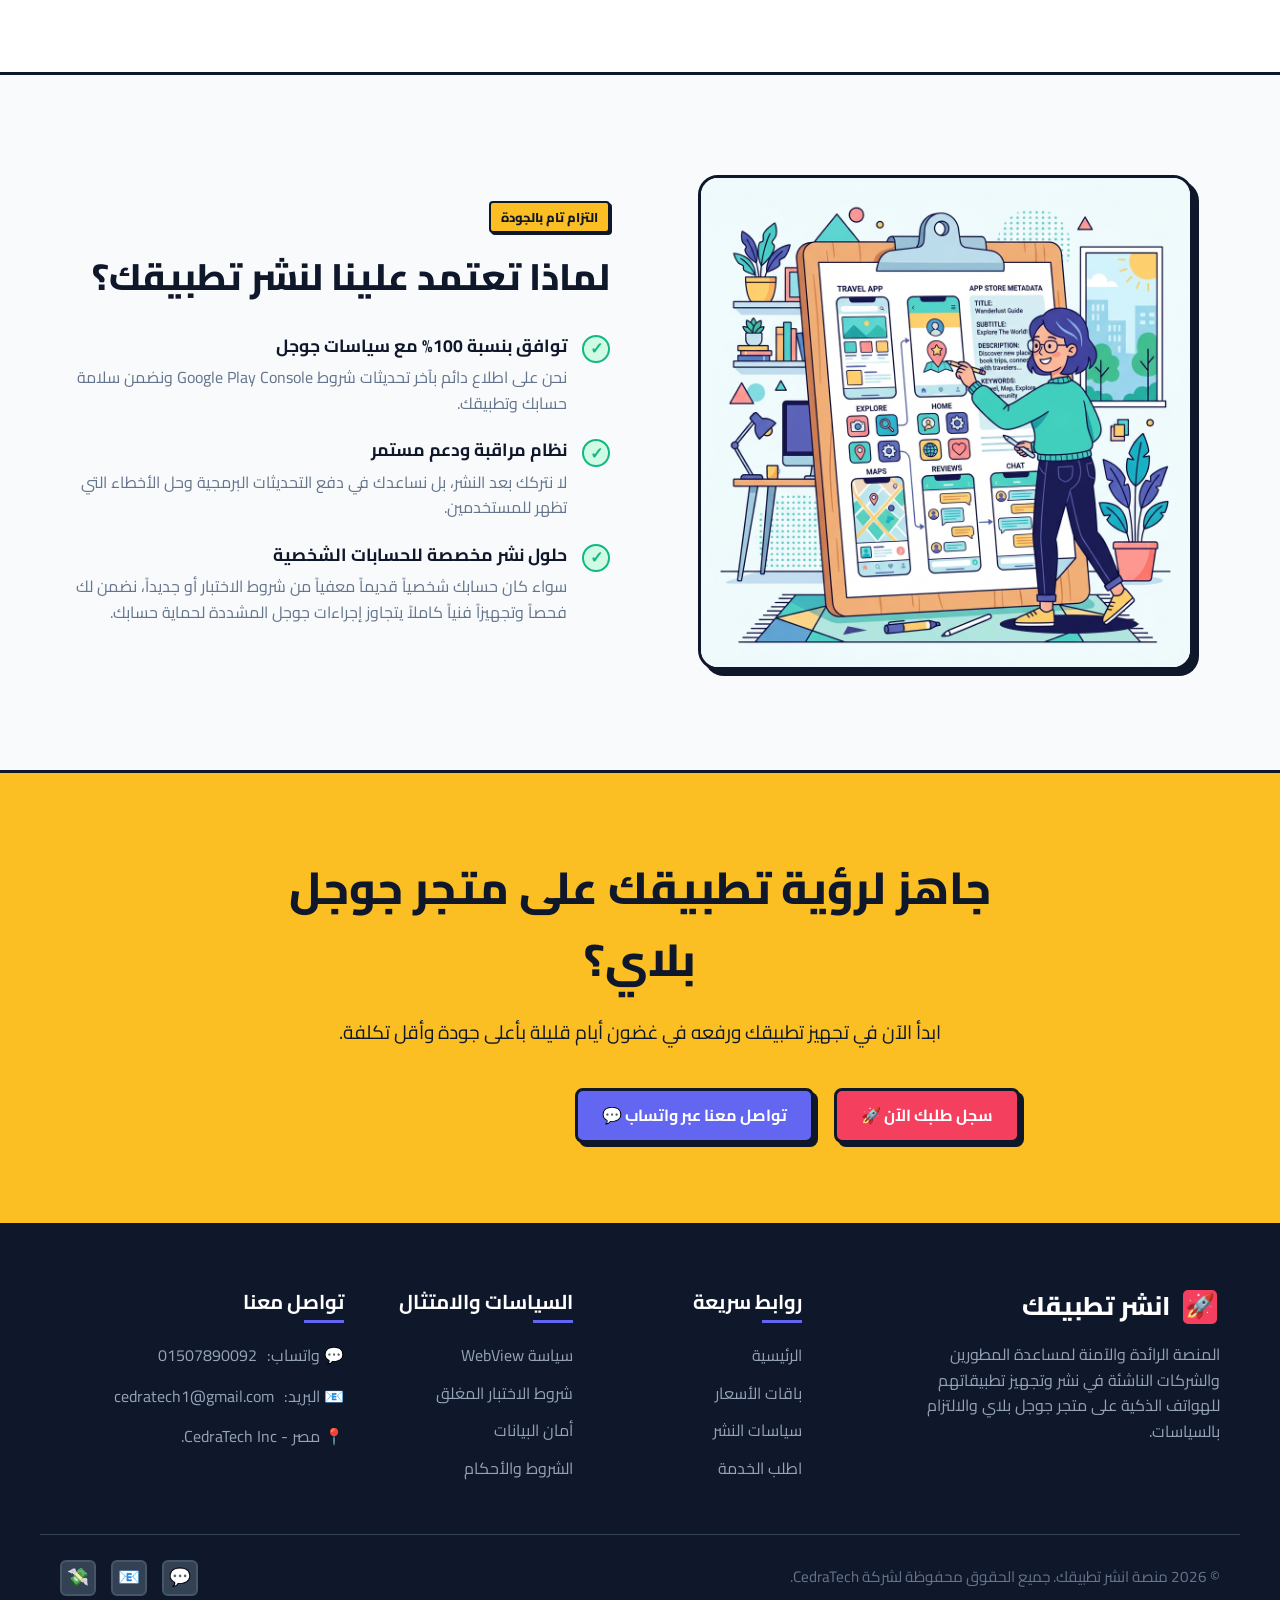
==== commit 14942a2a: "add dasshboard" ====
--- a/index.html
+++ b/index.html
@@ -24,8 +24,10 @@
         <a href="index.html" class="nav-link">الرئيسية</a>
         <a href="pricing.html" class="nav-link">باقات الأسعار</a>
         <a href="policies.html" class="nav-link">سياسات النشر</a>
+        <a href="dashboard.html" class="nav-link">لوحة التحكم</a>
         <a href="order.html" class="btn btn-primary nav-btn">اطلب الخدمة الآن</a>
       </nav>
+
     </div>
   </header>
 
--- a/css/style.css
+++ b/css/style.css
@@ -395,4 +395,54 @@
     right: 0;
     left: auto;
   }
-  .footer-+  .footer-grid {
+    grid-template-columns: 1fr;
+    gap: 30px;
+  }
+}
+
+/* Warning Block (Shared) */
+.warning-block {
+  background-color: #ffe4e6;
+  border: 3px solid var(--secondary);
+  border-radius: 12px;
+  padding: 30px;
+  margin-bottom: 50px;
+  box-shadow: var(--shadow-flat-sm);
+  position: relative;
+}
+
+.warning-block h3 {
+  color: var(--secondary-hover);
+  font-size: 1.4rem;
+  font-weight: 800;
+  margin-bottom: 15px;
+  display: flex;
+  align-items: center;
+  gap: 10px;
+}
+
+.warning-block p {
+  color: var(--text-dark);
+  font-size: 1rem;
+  line-height: 1.7;
+}
+
+.warning-list {
+  list-style: none;
+  margin-top: 15px;
+}
+
+.warning-list li {
+  display: flex;
+  align-items: flex-start;
+  gap: 10px;
+  margin-bottom: 10px;
+  font-weight: 700;
+  font-size: 0.95rem;
+}
+
+.warning-list li::before {
+  content: '⚠️';
+}
+
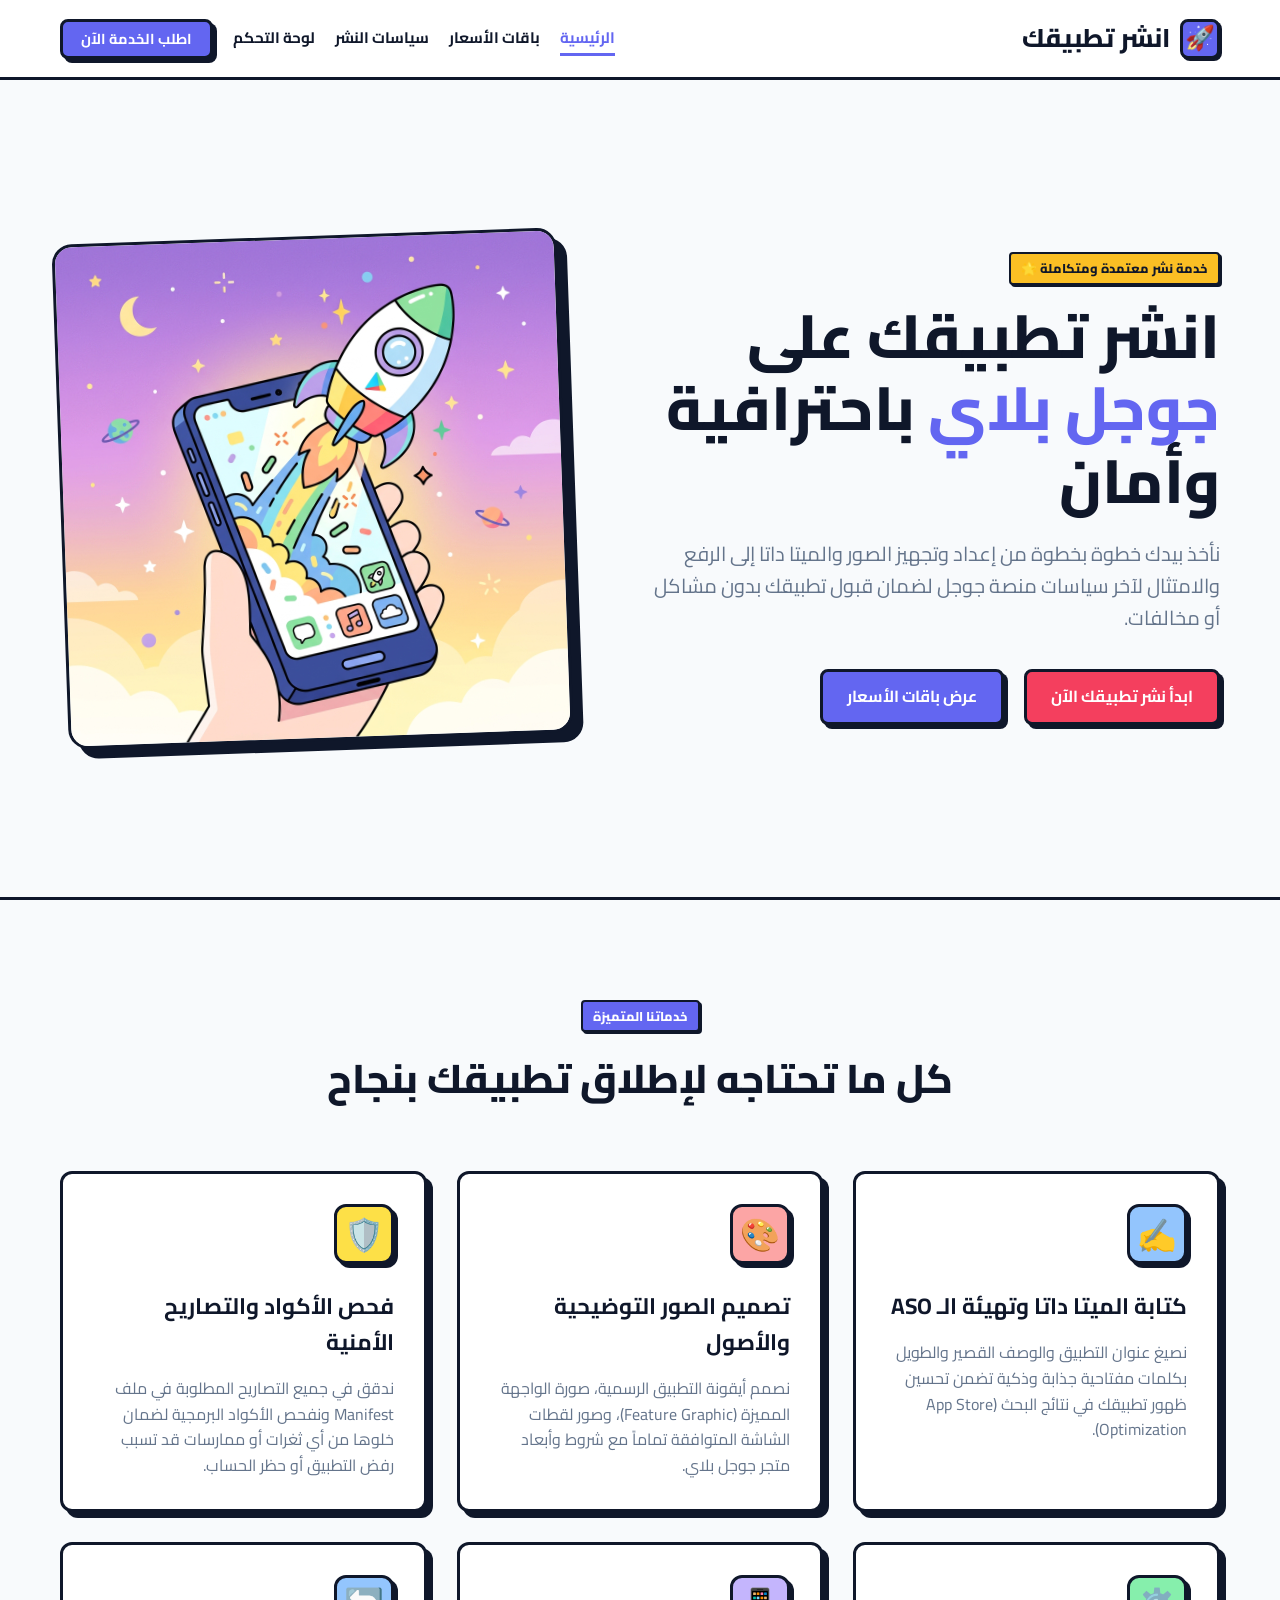
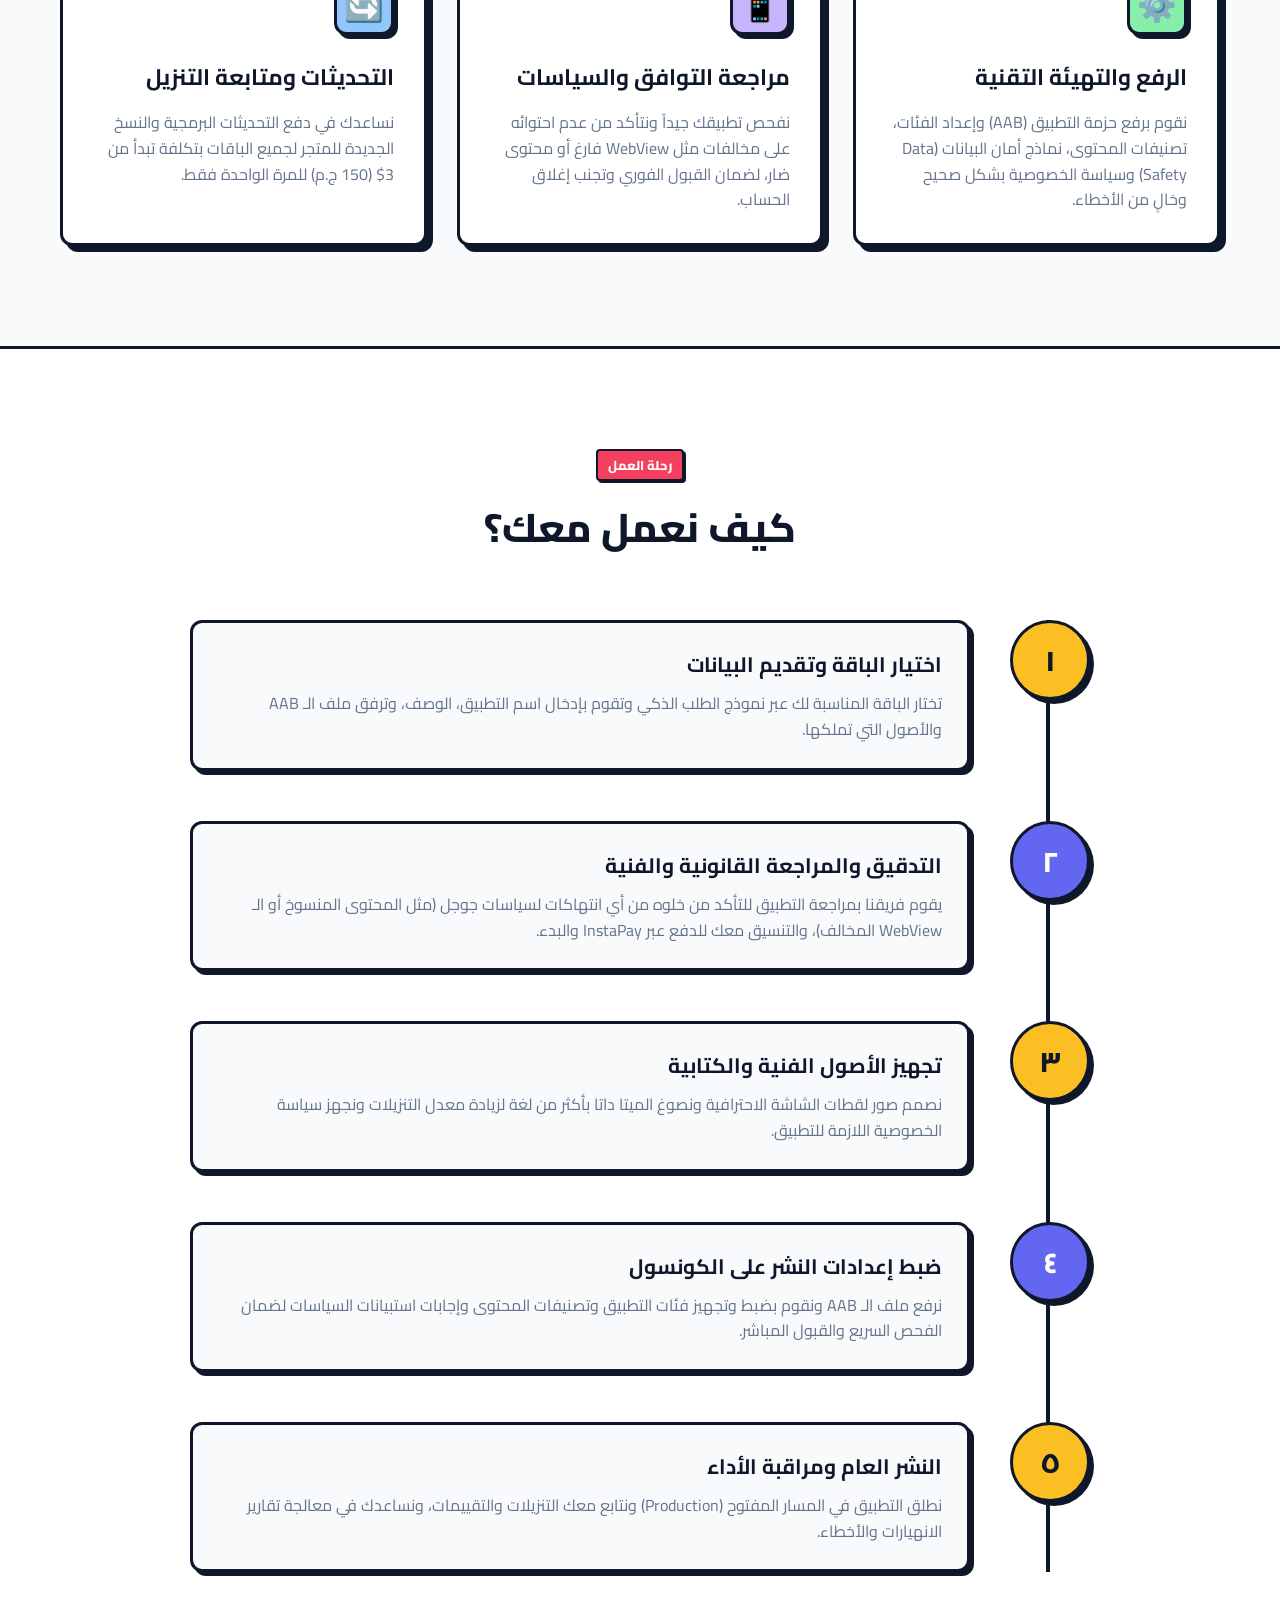
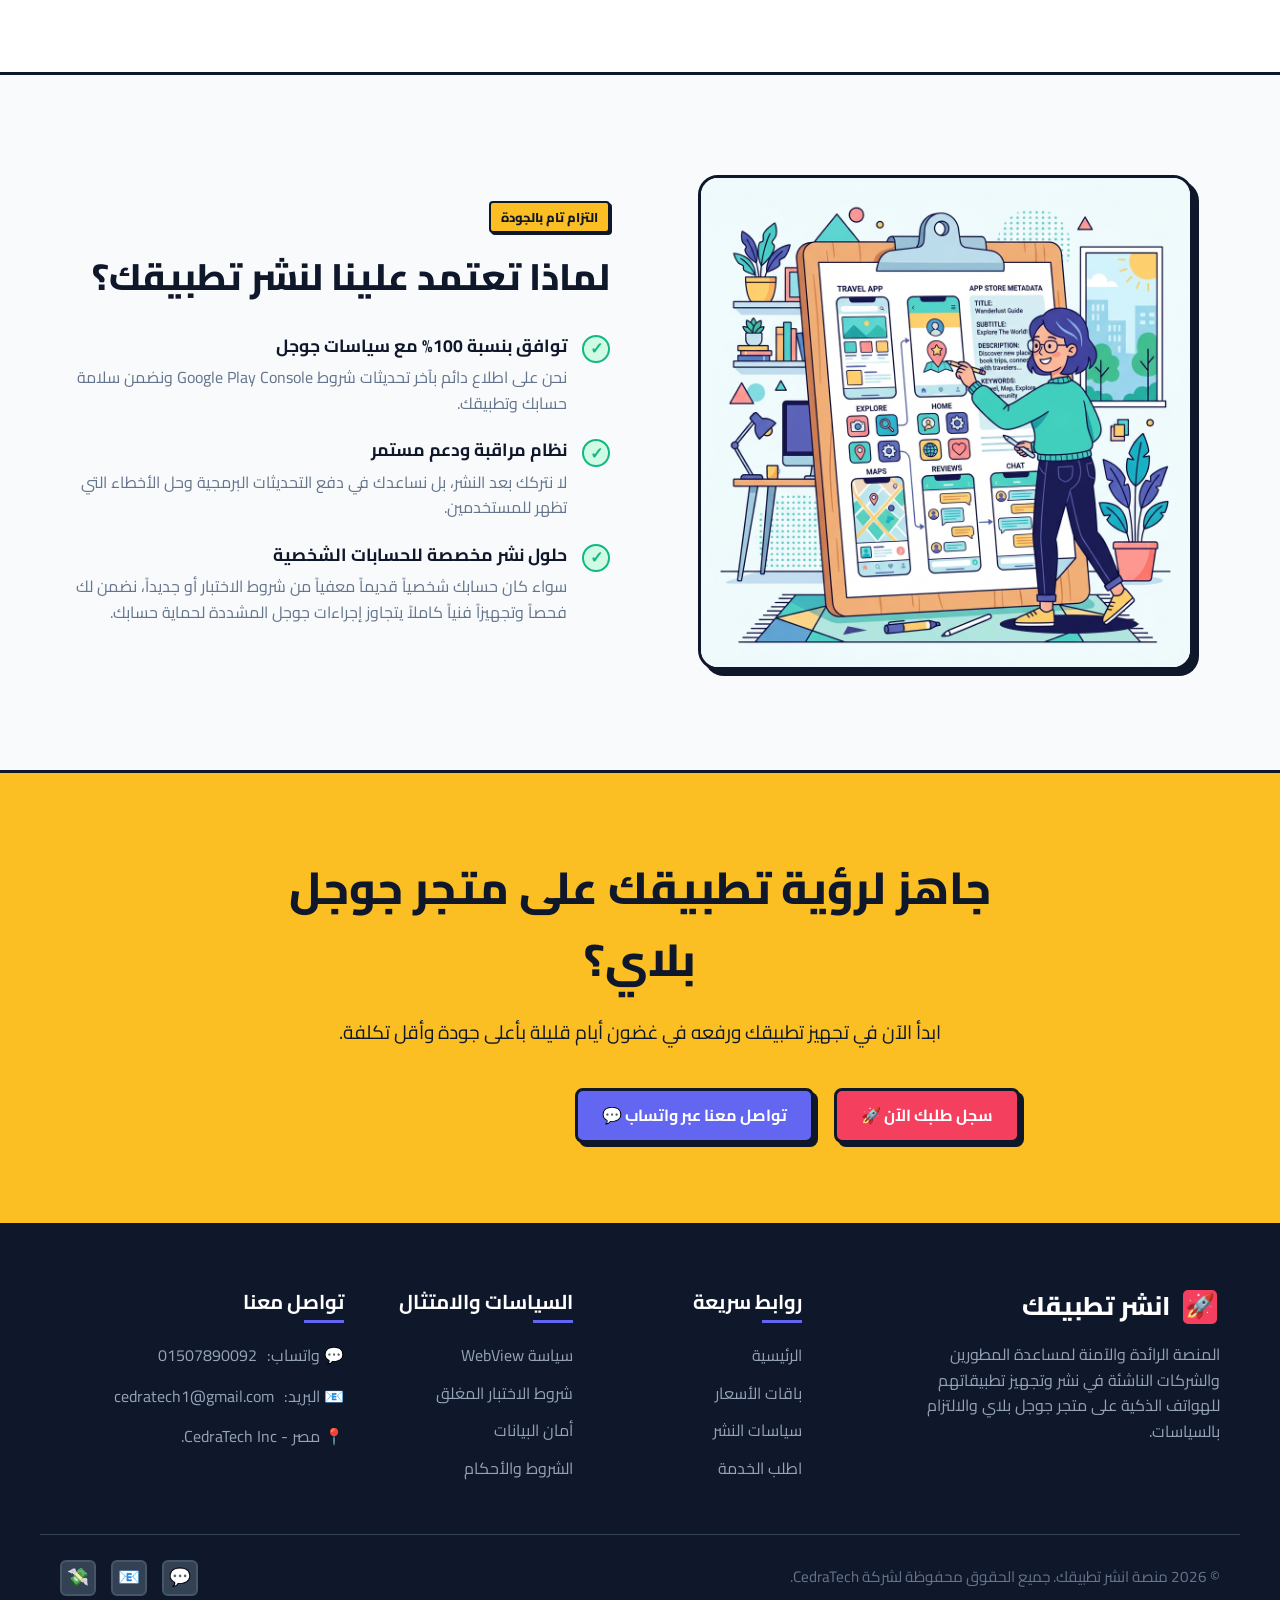
==== commit 627d6e97: "fix admin dashboard" ====
--- a/index.html
+++ b/index.html
@@ -25,7 +25,7 @@
         <a href="pricing.html" class="nav-link">باقات الأسعار</a>
         <a href="policies.html" class="nav-link">سياسات النشر</a>
         <a href="dashboard.html" class="nav-link">لوحة التحكم</a>
-        <a href="order.html" class="btn btn-primary nav-btn">اطلب الخدمة الآن</a>
+        <a href="order.html" class="btn btn-primary nav-btn" style="padding: 8px 18px; font-size: 0.95rem;">اطلب الخدمة الآن</a>
       </nav>
 
     </div>
--- a/css/style.css
+++ b/css/style.css
@@ -176,12 +176,12 @@
   display: flex;
   list-style: none;
   align-items: center;
-  gap: 30px;
+  gap: 20px;
 }
 
 .nav-link {
   font-weight: 700;
-  font-size: 1.05rem;
+  font-size: 0.95rem;
   position: relative;
   padding: 5px 0;
   transition: color var(--transition-fast);
@@ -215,8 +215,33 @@
 }
 
 .nav-btn {
-  padding: 8px 18px;
-  font-size: 0.95rem;
+  height: 40px !important;
+  display: inline-flex !important;
+  align-items: center !important;
+  justify-content: center !important;
+  padding: 0 18px !important;
+  font-size: 0.9rem !important;
+  box-sizing: border-box !important;
+}
+
+.user-email-badge {
+  background-color: var(--card-bg);
+  border: 2px solid var(--border-color);
+  height: 40px;
+  display: inline-flex !important;
+  align-items: center;
+  padding: 0 12px;
+  border-radius: 8px;
+  color: var(--text-dark);
+  font-weight: 800;
+  box-shadow: var(--shadow-flat-sm);
+  box-sizing: border-box;
+  max-width: 180px;
+  white-space: nowrap;
+  overflow: hidden;
+  text-overflow: ellipsis;
+  direction: ltr;
+  cursor: help;
 }
 
 .menu-toggle {
@@ -446,3 +471,179 @@
   content: '⚠️';
 }
 
+/* --- Notifications UI Component --- */
+.notif-container {
+  position: relative;
+  display: inline-flex;
+  align-items: center;
+  height: 40px;
+}
+
+.notif-btn {
+  background: white;
+  border: 2px solid var(--border-color);
+  box-shadow: 2px 2px 0px var(--border-color);
+  width: 40px;
+  height: 40px;
+  border-radius: 8px;
+  display: flex;
+  align-items: center;
+  justify-content: center;
+  cursor: pointer;
+  font-size: 1.25rem;
+  transition: transform var(--transition-fast), box-shadow var(--transition-fast);
+  user-select: none;
+  position: relative;
+  outline: none;
+}
+
+.notif-btn:hover {
+  transform: translate(-1px, -1px);
+  box-shadow: 3px 3px 0px var(--border-color);
+}
+
+.notif-btn:active {
+  transform: translate(1px, 1px);
+  box-shadow: 1px 1px 0px var(--border-color);
+}
+
+.notif-badge {
+  position: absolute;
+  top: -6px;
+  left: -6px;
+  background-color: var(--secondary);
+  color: white;
+  border: 2px solid var(--border-color);
+  border-radius: 50%;
+  font-size: 0.7rem;
+  font-weight: 800;
+  width: 20px;
+  height: 20px;
+  display: flex;
+  align-items: center;
+  justify-content: center;
+  box-shadow: 1px 1px 0px var(--border-color);
+  animation: pulse-badge 1.5s infinite alternate;
+}
+
+@keyframes pulse-badge {
+  0% { transform: scale(1); }
+  100% { transform: scale(1.15); }
+}
+
+.notif-dropdown {
+  position: absolute;
+  top: 50px;
+  left: 0; /* Align left because the layout is RTL, so left is the end side */
+  width: 340px;
+  background-color: white;
+  border: 3px solid var(--border-color);
+  box-shadow: 6px 6px 0px var(--border-color);
+  border-radius: 12px;
+  z-index: 1000;
+  display: none;
+  flex-direction: column;
+  overflow: hidden;
+  max-height: 450px;
+}
+
+.notif-dropdown.active {
+  display: flex;
+  animation: slide-down 0.2s cubic-bezier(0.16, 1, 0.3, 1);
+}
+
+@keyframes slide-down {
+  from { opacity: 0; transform: translateY(-10px); }
+  to { opacity: 1; transform: translateY(0); }
+}
+
+.notif-header {
+  padding: 12px 16px;
+  background-color: #f8fafc;
+  border-bottom: 2px solid var(--border-color);
+  display: flex;
+  justify-content: space-between;
+  align-items: center;
+  font-weight: 800;
+  font-size: 0.95rem;
+}
+
+.notif-header-title {
+  color: var(--text-dark);
+  display: flex;
+  align-items: center;
+  gap: 6px;
+}
+
+.notif-mark-all {
+  font-size: 0.75rem;
+  color: var(--primary);
+  cursor: pointer;
+  text-decoration: underline;
+}
+
+.notif-mark-all:hover {
+  color: var(--primary-hover);
+}
+
+.notif-list {
+  overflow-y: auto;
+  max-height: 380px;
+  display: flex;
+  flex-direction: column;
+}
+
+.notif-item {
+  padding: 14px 16px;
+  border-bottom: 2px solid #e2e8f0;
+  cursor: pointer;
+  transition: background-color var(--transition-fast);
+  display: flex;
+  flex-direction: column;
+  gap: 4px;
+  text-align: right;
+  text-decoration: none;
+  color: inherit;
+}
+
+.notif-item:last-child {
+  border-bottom: none;
+}
+
+.notif-item.unread {
+  background-color: #f0fdf4; /* light green for unread */
+  border-right: 4px solid var(--accent-green);
+}
+
+.notif-item:hover {
+  background-color: #f8fafc;
+}
+
+.notif-item-title {
+  font-weight: 800;
+  font-size: 0.9rem;
+  color: var(--text-dark);
+}
+
+.notif-item-content {
+  font-size: 0.82rem;
+  color: var(--text-light);
+  line-height: 1.4;
+}
+
+.notif-item-time {
+  font-size: 0.7rem;
+  color: #94a3b8;
+  align-self: flex-start;
+  margin-top: 4px;
+}
+
+.notif-empty {
+  padding: 30px;
+  text-align: center;
+  color: var(--text-light);
+  font-weight: 700;
+  font-size: 0.9rem;
+}
+
+
